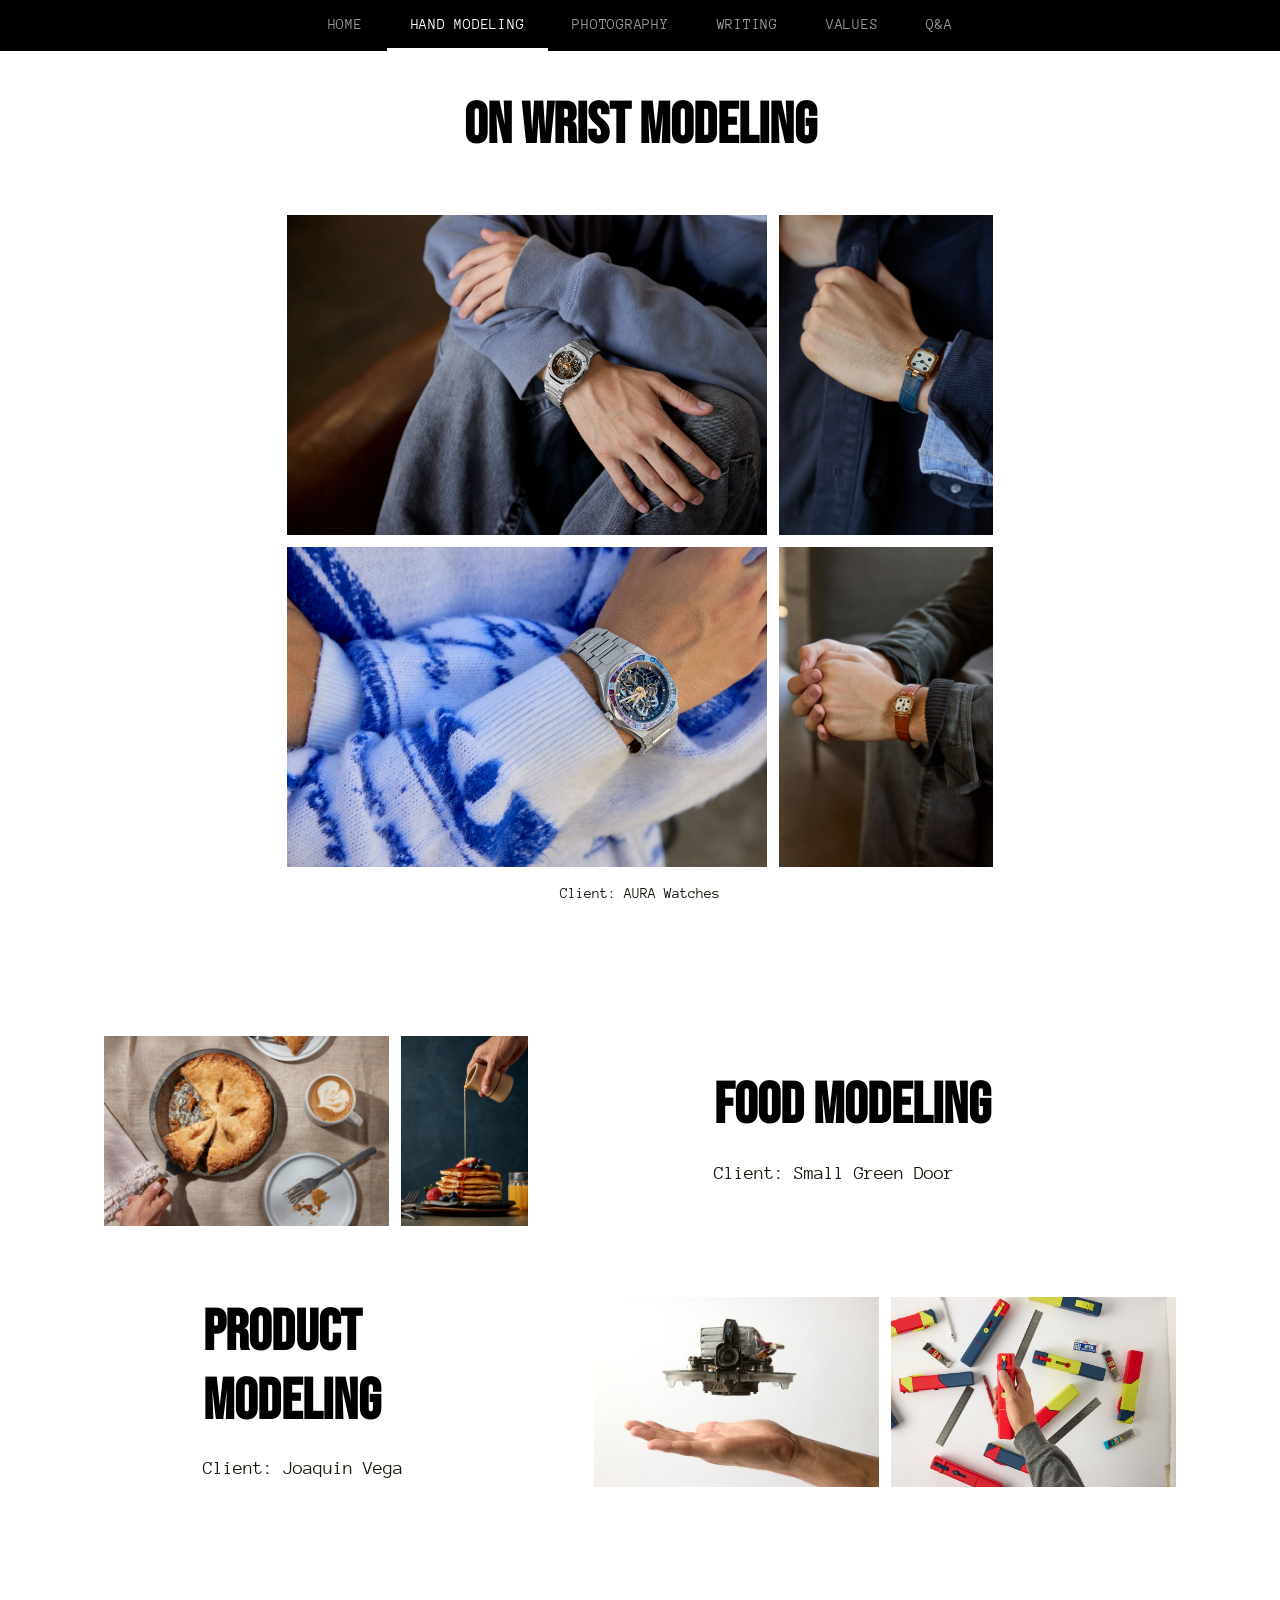
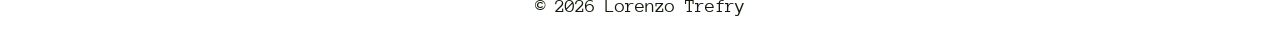
==== hand-modeling.html @ 0eebbd9a "Add Home link to nav" ====
<!DOCTYPE html>
<html lang="en">
<head>
<meta charset="UTF-8">
<meta name="viewport" content="width=device-width, initial-scale=1">
<title>Lorenzo Trefry | Hand Modeling</title>
<link rel="preconnect" href="https://fonts.googleapis.com">
<link rel="preconnect" href="https://fonts.gstatic.com" crossorigin>
<link href="https://fonts.googleapis.com/css2?family=Bebas+Neue&family=Anonymous+Pro:wght@400;700&display=swap" rel="stylesheet">
<link rel="stylesheet" href="style.css">
</head>
<body>

  <nav class="site-nav">
    <a href="index.html">Home</a>
    <a href="hand-modeling.html" class="active">Hand Modeling</a>
    <a href="photography.html">Photography</a>
    <a href="writing.html">Writing</a>
    <a href="values.html">Values</a>
    <a href="qa.html">Q&amp;A</a>
  </nav>

  <main>
    <!-- On Wrist Modeling -->
    <section class="single-column">
      <div class="content-container text-center">
        <h2>On Wrist Modeling</h2>
      </div>
    </section>

    <section class="photo-grid-section">
      <div class="content-container">
        <figure class="photo-grid">
          <div class="photo-group">
            <div class="photo-tile"><img src="wrist-1.jpg" alt=""></div>
            <div class="photo-tile"><img src="wrist-2.jpg" alt=""></div>
          </div>
          <div class="photo-group">
            <div class="photo-tile"><img src="wrist-3.jpg" alt=""></div>
            <div class="photo-tile"><img src="wrist-4.jpg" alt=""></div>
          </div>
          <figcaption>Client: AURA Watches</figcaption>
        </figure>
      </div>
    </section>

    <!-- Food Modeling -->
    <section class="split-section image-on-left compact">
      <div class="split-image two-up">
        <img src="food-bg.jpg" alt="Food modeling">
        <img src="food-full.jpg" alt="Pancake stack">
      </div>
      <div class="content-container">
        <h2>FOOD Modeling</h2>
        <p>Client: Small Green Door</p>
      </div>
    </section>

    <!-- Product Modeling -->
    <section class="split-section image-on-right compact">
      <div class="split-image two-up">
        <img src="product-bg.jpg" alt="Product modeling">
        <img src="product-full.jpg" alt="Product shot">
      </div>
      <div class="content-container">
        <h2>Product Modeling</h2>
        <p>Client: Joaquin Vega</p>
      </div>
    </section>
  </main>

  <footer>
    <p>&copy; <span id="year"></span> Lorenzo Trefry</p>
  </footer>

  <script>
    document.getElementById('year').textContent = new Date().getFullYear();
  </script>
</body>
</html>
---- style.css ----
/* ---------------------------------------------------------
   Lorenzo Trefry Portfolio
   Fonts: Bebas Neue (display) + Anonymous Pro (body)
--------------------------------------------------------- */

:root {
  --dark: #484848;
  --text-dark: #111a0b;
  --link-blue: #529fc6;
  --link-blue-hover: #013854;
}

* { box-sizing: border-box; }

html, body {
  margin: 0;
  padding: 0;
  background: #fff;
  color: var(--text-dark);
}

body {
  font-family: 'Anonymous Pro', monospace;
}

img { max-width: 100%; display: block; }

/* ---------- Hero ---------- */

.title-section {
  position: relative;
  min-height: 70vh;
  background-color: var(--dark);
  display: flex;
  align-items: center;
  justify-content: center;
  text-align: center;
  padding: 64px 5%;
  overflow: hidden;
}

.title-bg {
  position: absolute;
  inset: 0;
  z-index: 0;
  width: 100%;
  height: 100%;
  object-fit: cover;
  object-position: 50% 50%;
}

.title-section::before {
  content: "";
  position: absolute;
  inset: 0;
  z-index: 1;
  background: linear-gradient(0deg,
    rgba(0,0,0,0) 0%,
    rgba(0,0,0,0.25) 25%,
    rgba(0,0,0,0.50) 50%,
    rgba(0,0,0,0.25) 75%,
    rgba(0,0,0,0) 100%);
}

.title-header {
  position: relative;
  z-index: 2;
  max-width: 700px;
}

.title {
  margin: 0;
  color: #fff;
  font-family: 'Bebas Neue', sans-serif;
  font-size: 88px;
  font-weight: normal;
  line-height: 1.2;
  text-shadow: 0 2px 2px rgba(0,0,0,0.25);
}

.subtitle {
  margin-top: 1rem;
  color: #fff;
  font-family: 'Anonymous Pro', monospace;
  font-size: 21px;
  font-weight: 300;
  line-height: 1.8;
  text-shadow: 0 2px 2px rgba(0,0,0,0.25);
}

@media (max-width: 767px) {
  .title-section { padding: 32px 5%; }
  .title { font-size: 47px; }
  .subtitle { font-size: 17px; }
}

/* ---------- Site nav ---------- */

.site-nav {
  display: flex;
  flex-wrap: wrap;
  justify-content: center;
  background: #000;
}

nav.site-nav a {
  padding: 16px 24px;
  font-family: 'Anonymous Pro', monospace;
  font-size: 15px;
  letter-spacing: 0.05em;
  text-transform: uppercase;
  color: #999;
  text-decoration: none;
  border-bottom: 3px solid transparent;
  transition: color .15s ease, border-color .15s ease;
}

nav.site-nav a:hover {
  color: #fff;
}

nav.site-nav a.active {
  color: #fff;
  border-bottom-color: #fff;
}

@media (max-width: 767px) {
  nav.site-nav a { padding: 12px 14px; font-size: 13px; }
}

/* ---------- Placeholder pages ---------- */

.placeholder-section {
  display: flex;
  align-items: center;
  justify-content: center;
  min-height: 45vh;
  text-align: center;
}

.placeholder-section p {
  margin-top: 0.75em;
  color: #888;
}

/* ---------- Shared content container ---------- */

.content-container {
  max-width: 60%;
  margin: 0 auto;
  padding-top: 2.5rem;
  padding-bottom: 2.5rem;
}

.single-column .content-container,
.photo-grid-section .content-container {
  max-width: 60%;
}

.text-center {
  text-align: center;
}

.text-center h2 {
  text-align: center;
}


h2 {
  font-family: 'Bebas Neue', sans-serif;
  font-size: 58px;
  font-weight: bold;
  line-height: 1.2;
  color: #000;
  margin: 0 0 0.25em;
  text-align: left;
}

h3 {
  font-family: 'Bebas Neue', sans-serif;
  font-size: 35px;
  font-weight: normal;
  line-height: 1.3;
  color: #000;
  margin: 1.5em 0 0.25em;
  text-align: left;
}

.content-container > h3:first-child {
  margin-top: 0;
}

p {
  font-family: 'Anonymous Pro', monospace;
  font-size: 19px;
  line-height: 1.8;
  color: var(--text-dark);
  margin: 0;
}

@media (max-width: 767px) {
  .content-container,
  .single-column .content-container,
  .photo-grid-section .content-container,
  .single-column.full-image .content-container {
    max-width: 90%;
  }
  h2 { font-size: 35px; }
  h3 { font-size: 26px; }
  p { font-size: 17px; }
}

/* ---------- Photo grid ---------- */

.photo-grid-section {
  padding-bottom: 2.5rem;
}

.photo-grid-section .content-container {
  padding-top: 0;
}

.photo-grid {
  margin: 0;
  padding: 0;
}

.photo-group {
  display: flex;
  align-items: center;
  justify-content: center;
  flex-wrap: wrap;
  gap: 12px;
  height: 320px;
  margin-bottom: 12px;
}

.photo-tile {
  height: 100%;
}

.photo-tile img {
  height: 100%;
  width: auto;
  max-width: 100%;
}

@media (max-width: 767px) {
  .photo-group { height: 200px; }
}

figcaption {
  margin-top: 0.5em;
  font-family: 'Anonymous Pro', monospace;
  font-size: 15px;
  line-height: 1.9;
  text-align: center;
  color: var(--text-dark);
}

/* ---------- Split (image + text) sections ---------- */

.split-section {
  display: flex;
  flex-wrap: wrap;
  align-items: center;
  justify-content: center;
  gap: 40px;
  max-width: 1200px;
  margin: 3rem auto;
  padding: 0 6%;
}

.split-section.image-on-right {
  flex-direction: row-reverse;
}

.split-image {
  flex: 0 1 auto;
  min-width: 0;
  height: 480px;
  background: transparent;
  display: flex;
  align-items: center;
  justify-content: center;
  overflow: hidden;
}

.split-image img {
  height: 100%;
  width: auto;
  max-width: 100%;
}

.split-image.two-up {
  flex: 0 1 auto;
  min-width: 0;
  height: 190px;
  max-height: none;
  background: transparent;
  overflow: visible;
  gap: 12px;
}

.split-image.two-up img {
  flex: 0 0 auto;
  height: 100%;
  width: auto;
  max-width: none;
}

.split-section .content-container {
  flex: 1 1 40%;
  max-width: 460px;
  padding: 2.5rem;
  margin: 0 auto;
}

.split-section.compact {
  gap: 8px;
  padding: 0 5%;
}

.split-section.compact .content-container {
  flex: 0 1 300px;
  max-width: 300px;
  padding: 1.5rem 0.5rem;
}

@media (max-width: 767px) {
  .split-section,
  .split-section.image-on-right {
    flex-direction: column;
  }
  .split-image { height: 320px; width: 100%; }
  .split-image.two-up {
    height: 180px;
    width: auto;
    max-width: 100%;
    justify-content: center;
  }
  .split-section .content-container {
    max-width: 90%;
  }
}

/* ---------- Buttons & links ---------- */

.link-button {
  display: inline-block;
  margin-top: 1.5rem;
  padding: 9px 17px 5px;
  border-radius: 0.2em;
  background: #000;
  color: #fff;
  font-family: 'Anonymous Pro', monospace;
  font-size: 17px;
  text-decoration: none;
  text-align: center;
  transition: color .15s linear, background-color .15s ease-in-out;
}

.link-button:hover {
  background: #262626;
}

a:not(.link-button) {
  color: var(--link-blue);
  text-decoration: underline;
  transition: color .15s linear;
}

a:not(.link-button):hover {
  color: var(--link-blue-hover);
}

/* ---------- Footer ---------- */

footer {
  text-align: center;
  padding: 2rem 5%;
  font-family: 'Anonymous Pro', monospace;
  font-size: 14px;
  color: #666;
}
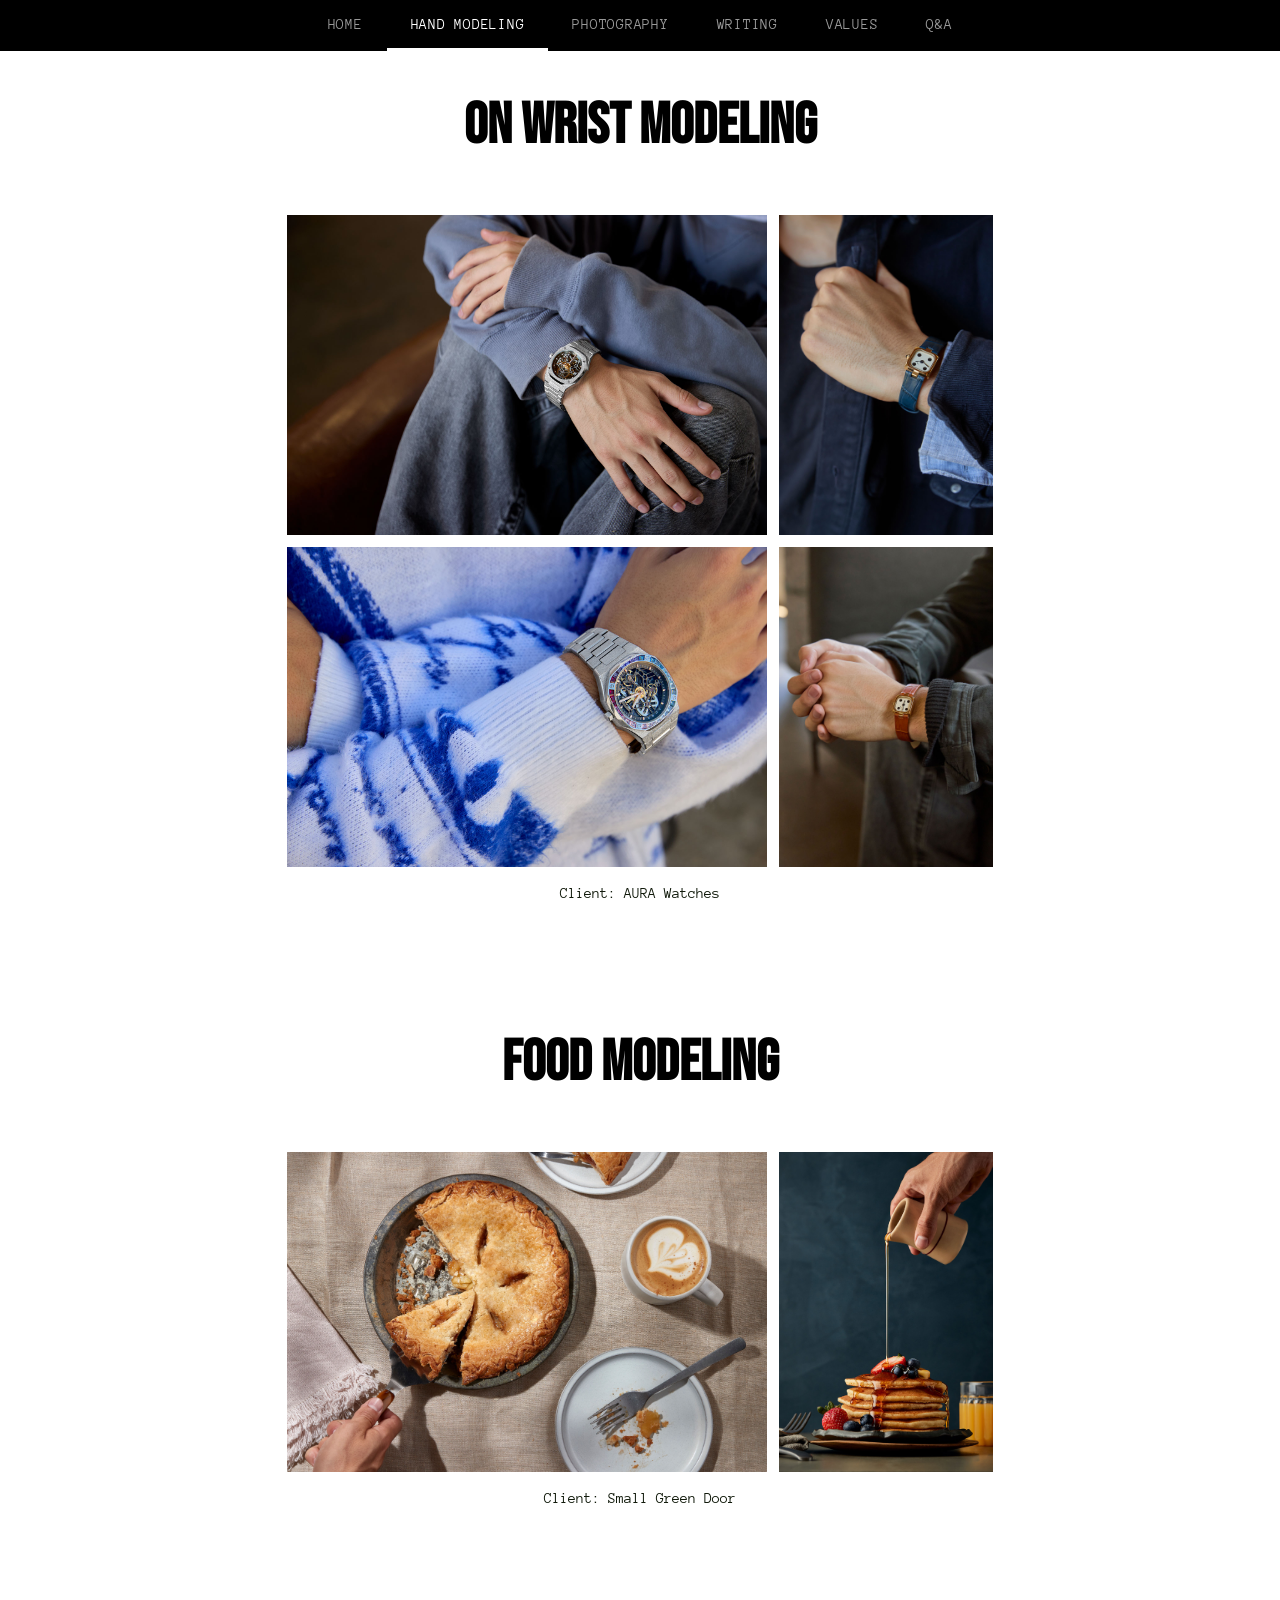
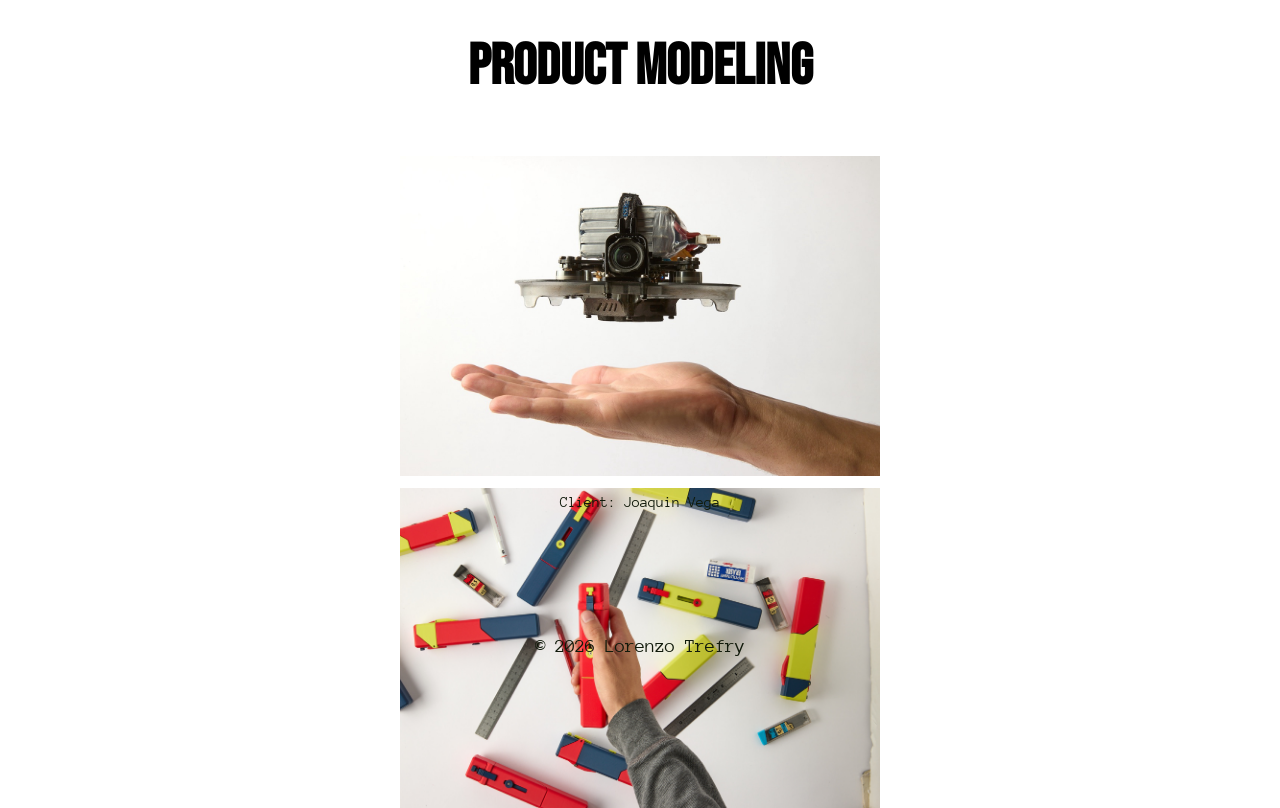
==== commit 4196e1da: "Match Food/Product Modeling layout to On Wrist Modeling; fix mobile spacing on Writing/Values pages" ====
--- a/hand-modeling.html
+++ b/hand-modeling.html
@@ -31,11 +31,11 @@
     <section class="photo-grid-section">
       <div class="content-container">
         <figure class="photo-grid">
-          <div class="photo-group">
+          <div class="photo-group photo-group-mobile-stack">
             <div class="photo-tile"><img src="wrist-1.jpg" alt=""></div>
             <div class="photo-tile"><img src="wrist-2.jpg" alt=""></div>
           </div>
-          <div class="photo-group">
+          <div class="photo-group photo-group-mobile-stack">
             <div class="photo-tile"><img src="wrist-3.jpg" alt=""></div>
             <div class="photo-tile"><img src="wrist-4.jpg" alt=""></div>
           </div>
@@ -45,26 +45,40 @@
     </section>
 
     <!-- Food Modeling -->
-    <section class="split-section image-on-left compact">
-      <div class="split-image two-up">
-        <img src="food-bg.jpg" alt="Food modeling">
-        <img src="food-full.jpg" alt="Pancake stack">
+    <section class="single-column">
+      <div class="content-container text-center">
+        <h2>FOOD Modeling</h2>
       </div>
+    </section>
+
+    <section class="photo-grid-section">
       <div class="content-container">
-        <h2>FOOD Modeling</h2>
-        <p>Client: Small Green Door</p>
+        <figure class="photo-grid">
+          <div class="photo-group photo-group-mobile-stack">
+            <div class="photo-tile"><img src="food-bg.jpg" alt="Food modeling"></div>
+            <div class="photo-tile"><img src="food-full.jpg" alt="Pancake stack"></div>
+          </div>
+          <figcaption>Client: Small Green Door</figcaption>
+        </figure>
       </div>
     </section>
 
     <!-- Product Modeling -->
-    <section class="split-section image-on-right compact">
-      <div class="split-image two-up">
-        <img src="product-bg.jpg" alt="Product modeling">
-        <img src="product-full.jpg" alt="Product shot">
+    <section class="single-column">
+      <div class="content-container text-center">
+        <h2>Product Modeling</h2>
       </div>
+    </section>
+
+    <section class="photo-grid-section">
       <div class="content-container">
-        <h2>Product Modeling</h2>
-        <p>Client: Joaquin Vega</p>
+        <figure class="photo-grid">
+          <div class="photo-group photo-group-mobile-stack">
+            <div class="photo-tile"><img src="product-bg.jpg" alt="Product modeling"></div>
+            <div class="photo-tile"><img src="product-full.jpg" alt="Product shot"></div>
+          </div>
+          <figcaption>Client: Joaquin Vega</figcaption>
+        </figure>
       </div>
     </section>
   </main>
--- a/style.css
+++ b/style.css
@@ -29,7 +29,7 @@
 
 .title-section {
   position: relative;
-  min-height: 70vh;
+  min-height: 100vh;
   background-color: var(--dark);
   display: flex;
   align-items: center;
@@ -143,6 +143,265 @@
   color: #888;
 }
 
+/* ---------- Writing list ---------- */
+
+.writing-list {
+  padding: 2.5rem 0 4rem;
+}
+
+.writing-list .content-container {
+  max-width: 640px;
+}
+
+.writing-item {
+  padding: 2rem 0;
+  border-bottom: 1px solid #eee;
+}
+
+.writing-item:first-child {
+  padding-top: 0;
+}
+
+.writing-item:first-child h3 {
+  margin-top: 0;
+}
+
+.writing-item:last-child {
+  border-bottom: none;
+}
+
+.writing-item p {
+  margin-top: 0.5em;
+  color: #444;
+}
+
+.writing-item .link-button {
+  margin-top: 1.25rem;
+}
+
+.writing-more {
+  margin-top: 0.75rem;
+}
+
+.writing-more summary {
+  cursor: pointer;
+  font-family: 'Anonymous Pro', monospace;
+  font-size: 15px;
+  color: #b8901f;
+  text-decoration: underline;
+  list-style: none;
+}
+
+.writing-more summary::-webkit-details-marker {
+  display: none;
+}
+
+.writing-more summary:hover {
+  color: #8a6c17;
+}
+
+.writing-more[open] summary {
+  margin-bottom: 0.5rem;
+}
+
+.writing-more p {
+  margin-top: 0;
+  color: #444;
+}
+
+/* ---------- Values tabs ---------- */
+
+.values-section {
+  padding: 1rem 0 4rem;
+}
+
+.values-section .content-container {
+  max-width: 720px;
+}
+
+.values-tabs {
+  display: flex;
+  flex-wrap: wrap;
+  justify-content: center;
+  gap: 0.5rem 1.5rem;
+  border-bottom: 1px solid #eee;
+  padding-bottom: 1.5rem;
+}
+
+.values-tab {
+  background: none;
+  border: none;
+  padding: 0.4rem 0;
+  border-bottom: 2px solid transparent;
+  font-family: 'Anonymous Pro', monospace;
+  font-size: 15px;
+  letter-spacing: 0.03em;
+  text-transform: uppercase;
+  color: #999;
+  cursor: pointer;
+  transition: color .15s ease, border-color .15s ease;
+}
+
+.values-tab:hover {
+  color: #000;
+}
+
+.values-tab.active {
+  color: #000;
+  border-bottom-color: #000;
+}
+
+.values-caption {
+  margin-top: 1.5rem;
+  text-align: center;
+  color: #666;
+  font-size: 16px;
+}
+
+.values-panels {
+  margin-top: 2rem;
+}
+
+.values-panel {
+  display: none;
+}
+
+.values-panel.active {
+  display: block;
+}
+
+/* ---------- Q&A form ---------- */
+
+.qa-section {
+  padding: 4rem 0;
+  min-height: 60vh;
+}
+
+.text-center h3 {
+  text-align: center;
+}
+
+/* ---------- Public FAQ list ---------- */
+
+.faq-list {
+  max-width: 640px;
+  margin: 2.5rem auto 0;
+}
+
+.faq-empty {
+  text-align: center;
+  color: #888;
+}
+
+.faq-item {
+  padding: 1.25rem 0;
+  border-bottom: 1px solid #eee;
+}
+
+.faq-item:first-child {
+  border-top: 1px solid #eee;
+}
+
+.faq-question {
+  font-family: 'Anonymous Pro', monospace;
+  font-weight: 700;
+  color: var(--text-dark);
+}
+
+.faq-answer {
+  margin-top: 0.5em;
+  color: #444;
+}
+
+/* ---------- Ask a question ---------- */
+
+.qa-ask {
+  max-width: 640px;
+  margin: 3.5rem auto 0;
+  padding-top: 2.5rem;
+  border-top: 1px solid #eee;
+}
+
+.qa-ask p {
+  margin-top: 0.5em;
+  color: #666;
+}
+
+.qa-form {
+  margin: 2rem auto 0;
+  max-width: 480px;
+  text-align: left;
+  display: flex;
+  flex-direction: column;
+  gap: 0.5rem;
+}
+
+.qa-honeypot {
+  display: none;
+}
+
+.qa-form label {
+  font-family: 'Anonymous Pro', monospace;
+  font-size: 14px;
+  color: #666;
+  margin-top: 1rem;
+}
+
+.qa-optional {
+  color: #999;
+}
+
+.qa-form input[type="text"],
+.qa-form textarea {
+  font-family: 'Anonymous Pro', monospace;
+  font-size: 16px;
+  color: var(--text-dark);
+  border: 1px solid #ccc;
+  border-radius: 4px;
+  padding: 10px 12px;
+  resize: vertical;
+}
+
+.qa-form input[type="text"]:focus,
+.qa-form textarea:focus {
+  outline: none;
+  border-color: #000;
+}
+
+.qa-disclosure {
+  margin-top: 0.75rem;
+  font-size: 13px;
+  color: #888;
+}
+
+.qa-submit {
+  align-self: center;
+  margin-top: 1.5rem;
+  border: none;
+  cursor: pointer;
+  font-size: 17px;
+}
+
+.qa-submit:disabled {
+  opacity: 0.6;
+  cursor: default;
+}
+
+.qa-status {
+  margin-top: 1rem;
+  min-height: 1.2em;
+  text-align: center;
+  font-size: 15px;
+}
+
+.qa-status.success {
+  color: #1a7a3c;
+}
+
+.qa-status.error {
+  color: #b3261e;
+}
+
 /* ---------- Shared content container ---------- */
 
 .content-container {
@@ -202,7 +461,9 @@
   .content-container,
   .single-column .content-container,
   .photo-grid-section .content-container,
-  .single-column.full-image .content-container {
+  .single-column.full-image .content-container,
+  .writing-list .content-container,
+  .values-section .content-container {
     max-width: 90%;
   }
   h2 { font-size: 35px; }
@@ -235,6 +496,10 @@
   margin-bottom: 12px;
 }
 
+.photo-group-small {
+  height: 190px;
+}
+
 .photo-tile {
   height: 100%;
 }
@@ -247,6 +512,45 @@
 
 @media (max-width: 767px) {
   .photo-group { height: 200px; }
+  .photo-group-small { height: 120px; }
+
+  .photo-group-mobile-stack {
+    height: auto;
+    flex-direction: column;
+  }
+  .photo-group-mobile-stack .photo-tile {
+    height: auto;
+    width: 100%;
+  }
+  .photo-group-mobile-stack .photo-tile img {
+    height: auto;
+    width: auto;
+    max-width: 100%;
+    margin: 0 auto;
+  }
+}
+
+.photo-row {
+  display: flex;
+  align-items: center;
+  justify-content: center;
+  flex-wrap: wrap;
+  gap: 10px;
+  height: 110px;
+}
+
+.photo-row .photo-tile img {
+  height: 100%;
+  width: auto;
+  max-width: 100%;
+}
+
+.content-container.wide {
+  max-width: 1100px;
+}
+
+@media (max-width: 767px) {
+  .photo-row { height: 75px; }
 }
 
 figcaption {
@@ -256,6 +560,88 @@
   line-height: 1.9;
   text-align: center;
   color: var(--text-dark);
+}
+
+/* ---------- Home highlights ---------- */
+
+.home-highlights {
+  display: flex;
+  flex-wrap: wrap;
+  align-items: flex-start;
+  justify-content: center;
+  gap: 40px;
+  max-width: 900px;
+  margin: 0 auto;
+  padding: 4rem 6% 3rem;
+}
+
+.home-highlight {
+  display: flex;
+  flex-direction: column;
+  align-items: center;
+  text-align: center;
+  flex: 1 1 320px;
+  max-width: 400px;
+}
+
+.home-highlight-photo {
+  display: block;
+  text-decoration: none;
+  transition: opacity .15s ease;
+}
+
+.home-highlight-photo:hover {
+  opacity: 0.85;
+}
+
+.home-highlight img {
+  height: 260px;
+  width: auto;
+  max-width: 100%;
+}
+
+.home-highlight-title {
+  display: block;
+  margin-top: 1rem;
+  font-family: 'Bebas Neue', sans-serif;
+  font-size: 28px;
+  line-height: 1.3;
+  text-align: center;
+  color: #000;
+}
+
+@media (max-width: 767px) {
+  .home-highlights { padding: 2.5rem 5% 1.5rem; gap: 2.5rem; }
+  .home-highlight img { height: 220px; }
+}
+
+.home-cards {
+  display: flex;
+  flex-wrap: wrap;
+  justify-content: center;
+  gap: 40px;
+  max-width: 900px;
+  margin: 0 auto;
+  padding: 2rem 6% 3.5rem;
+}
+
+.home-card {
+  flex: 1 1 320px;
+  max-width: 400px;
+  text-align: center;
+}
+
+.home-card h3 {
+  text-align: center;
+  margin-top: 0;
+}
+
+.home-card p {
+  color: #444;
+}
+
+@media (max-width: 767px) {
+  .home-cards { padding: 1.5rem 5% 2.5rem; gap: 2.5rem; }
 }
 
 /* ---------- Split (image + text) sections ---------- */
@@ -334,10 +720,17 @@
   }
   .split-image { height: 320px; width: 100%; }
   .split-image.two-up {
-    height: 180px;
+    flex-direction: column;
+    height: auto;
+    width: 100%;
+    max-width: 100%;
+    justify-content: center;
+  }
+  .split-image.two-up img {
+    height: auto;
     width: auto;
     max-width: 100%;
-    justify-content: center;
+    margin: 0 auto;
   }
   .split-section .content-container {
     max-width: 90%;
@@ -374,6 +767,27 @@
   color: var(--link-blue-hover);
 }
 
+/* ---------- Social links ---------- */
+
+.social-links {
+  display: flex;
+  flex-wrap: wrap;
+  gap: 1.25rem;
+  margin-top: 0.75rem;
+}
+
+.social-links a {
+  font-family: 'Anonymous Pro', monospace;
+  font-size: 14px;
+  color: #999;
+  text-decoration: none;
+}
+
+.social-links a:hover {
+  color: #666;
+  text-decoration: underline;
+}
+
 /* ---------- Footer ---------- */
 
 footer {
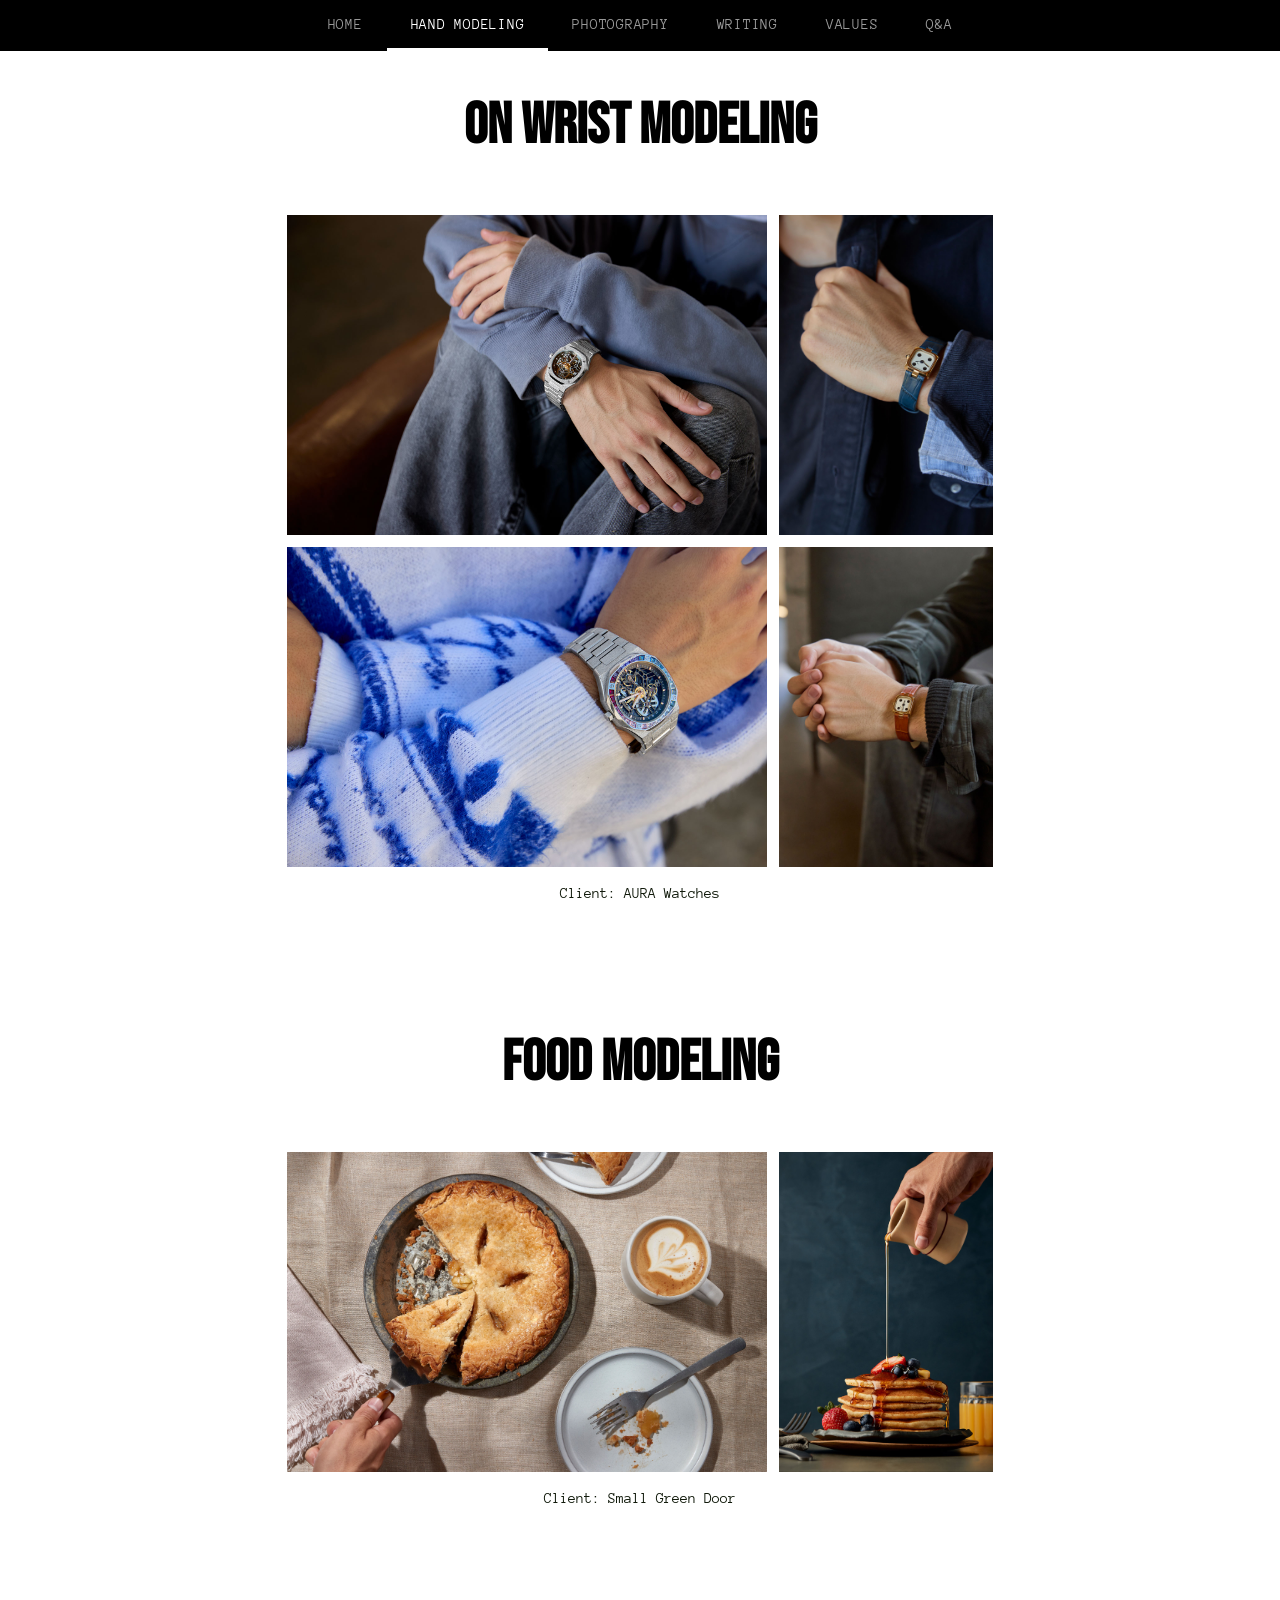
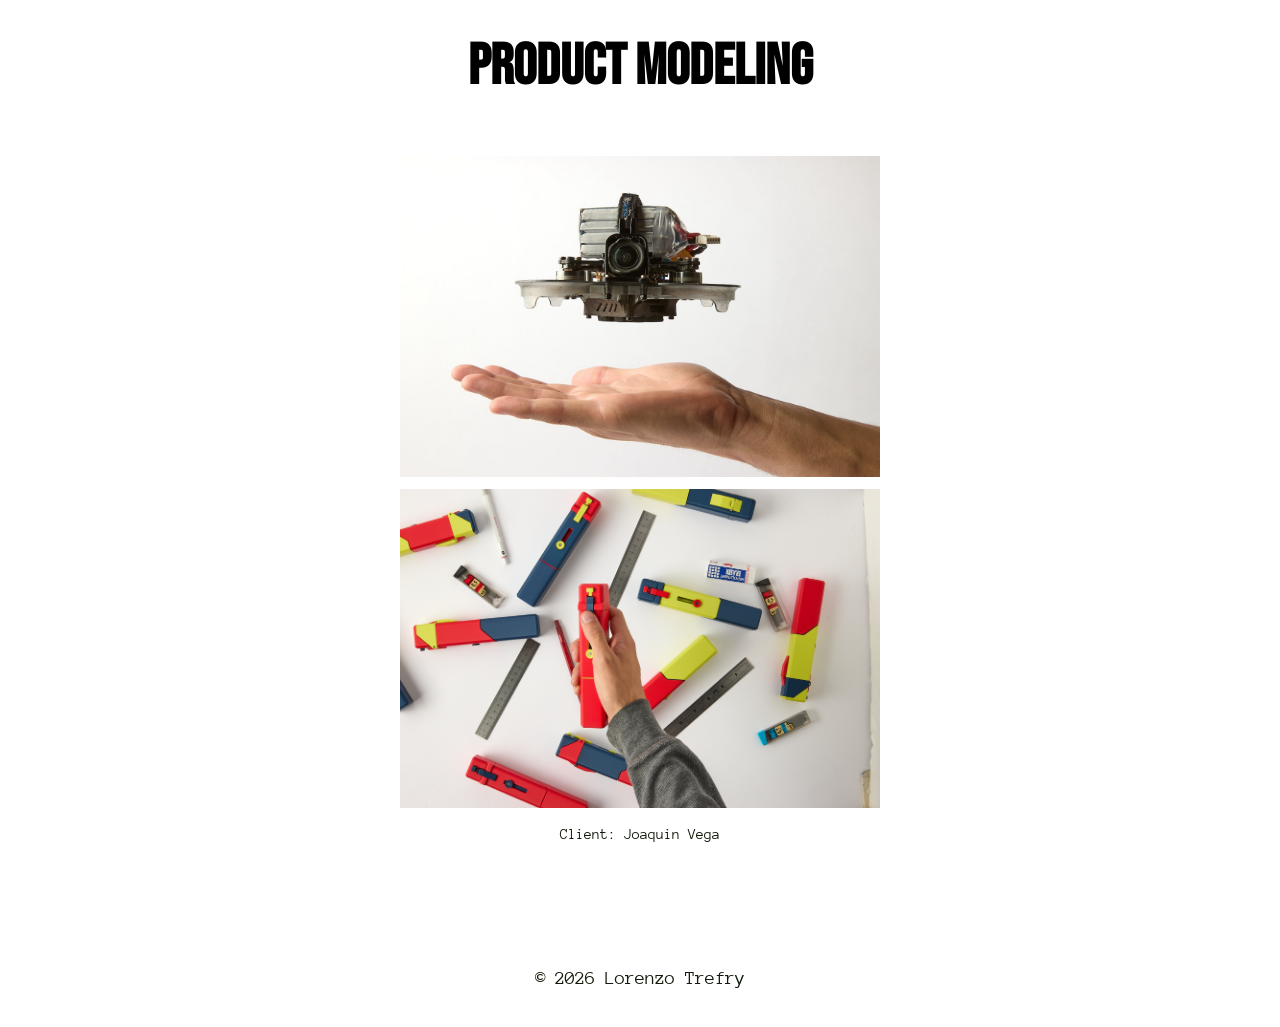
==== commit 5df3dc33: "Fix Product Modeling caption/footer overlap on desktop Two landscape photos in one row could exceed " ====
--- a/hand-modeling.html
+++ b/hand-modeling.html
@@ -70,7 +70,7 @@
       </div>
     </section>
 
-    <section class="photo-grid-section">
+    <section class="photo-grid-section photo-grid-section--stack">
       <div class="content-container">
         <figure class="photo-grid">
           <div class="photo-group photo-group-mobile-stack">
--- a/style.css
+++ b/style.css
@@ -508,6 +508,22 @@
   height: 100%;
   width: auto;
   max-width: 100%;
+}
+
+.photo-grid-section--stack .photo-group {
+  height: auto;
+  flex-direction: column;
+}
+
+.photo-grid-section--stack .photo-tile {
+  height: auto;
+  width: 100%;
+  max-width: 480px;
+}
+
+.photo-grid-section--stack .photo-tile img {
+  height: auto;
+  width: 100%;
 }
 
 @media (max-width: 767px) {
@@ -569,7 +585,7 @@
   flex-wrap: wrap;
   align-items: flex-start;
   justify-content: center;
-  gap: 40px;
+  gap: 60px;
   max-width: 900px;
   margin: 0 auto;
   padding: 4rem 6% 3rem;
@@ -585,44 +601,53 @@
 }
 
 .home-highlight-photo {
+  position: relative;
   display: block;
+  width: 100%;
+  aspect-ratio: 3 / 2;
+  overflow: hidden;
   text-decoration: none;
-  transition: opacity .15s ease;
-}
-
-.home-highlight-photo:hover {
-  opacity: 0.85;
-}
-
-.home-highlight img {
-  height: 260px;
-  width: auto;
-  max-width: 100%;
+}
+
+.home-highlight-photo img {
+  width: 100%;
+  height: 100%;
+  object-fit: cover;
+  object-position: center;
+  transition: transform .15s ease;
+}
+
+.home-highlight-photo:hover img {
+  transform: scale(1.03);
 }
 
 .home-highlight-title {
   display: block;
   margin-top: 1rem;
   font-family: 'Bebas Neue', sans-serif;
-  font-size: 28px;
+  font-size: 35px;
   line-height: 1.3;
   text-align: center;
-  color: #000;
+  color: #b8901f;
+}
+
+.home-highlight .link-button {
+  margin-top: 0.5rem;
 }
 
 @media (max-width: 767px) {
-  .home-highlights { padding: 2.5rem 5% 1.5rem; gap: 2.5rem; }
-  .home-highlight img { height: 220px; }
+  .home-highlights { padding: 2.5rem 5% 1.5rem; gap: 3.5rem; }
+  .home-highlight-title { font-size: 26px; }
 }
 
 .home-cards {
   display: flex;
   flex-wrap: wrap;
   justify-content: center;
-  gap: 40px;
+  gap: 60px;
   max-width: 900px;
   margin: 0 auto;
-  padding: 2rem 6% 3.5rem;
+  padding: 2.5rem 6% 3.5rem;
 }
 
 .home-card {
@@ -634,14 +659,19 @@
 .home-card h3 {
   text-align: center;
   margin-top: 0;
+  color: #b8901f;
 }
 
 .home-card p {
   color: #444;
 }
 
+.home-card .link-button {
+  margin-top: 0.5rem;
+}
+
 @media (max-width: 767px) {
-  .home-cards { padding: 1.5rem 5% 2.5rem; gap: 2.5rem; }
+  .home-cards { padding: 1.5rem 5% 2.5rem; gap: 3.5rem; }
 }
 
 /* ---------- Split (image + text) sections ---------- */
@@ -779,12 +809,12 @@
 .social-links a {
   font-family: 'Anonymous Pro', monospace;
   font-size: 14px;
-  color: #999;
+  color: #b8901f;
   text-decoration: none;
 }
 
 .social-links a:hover {
-  color: #666;
+  color: #8a6c17;
   text-decoration: underline;
 }
 
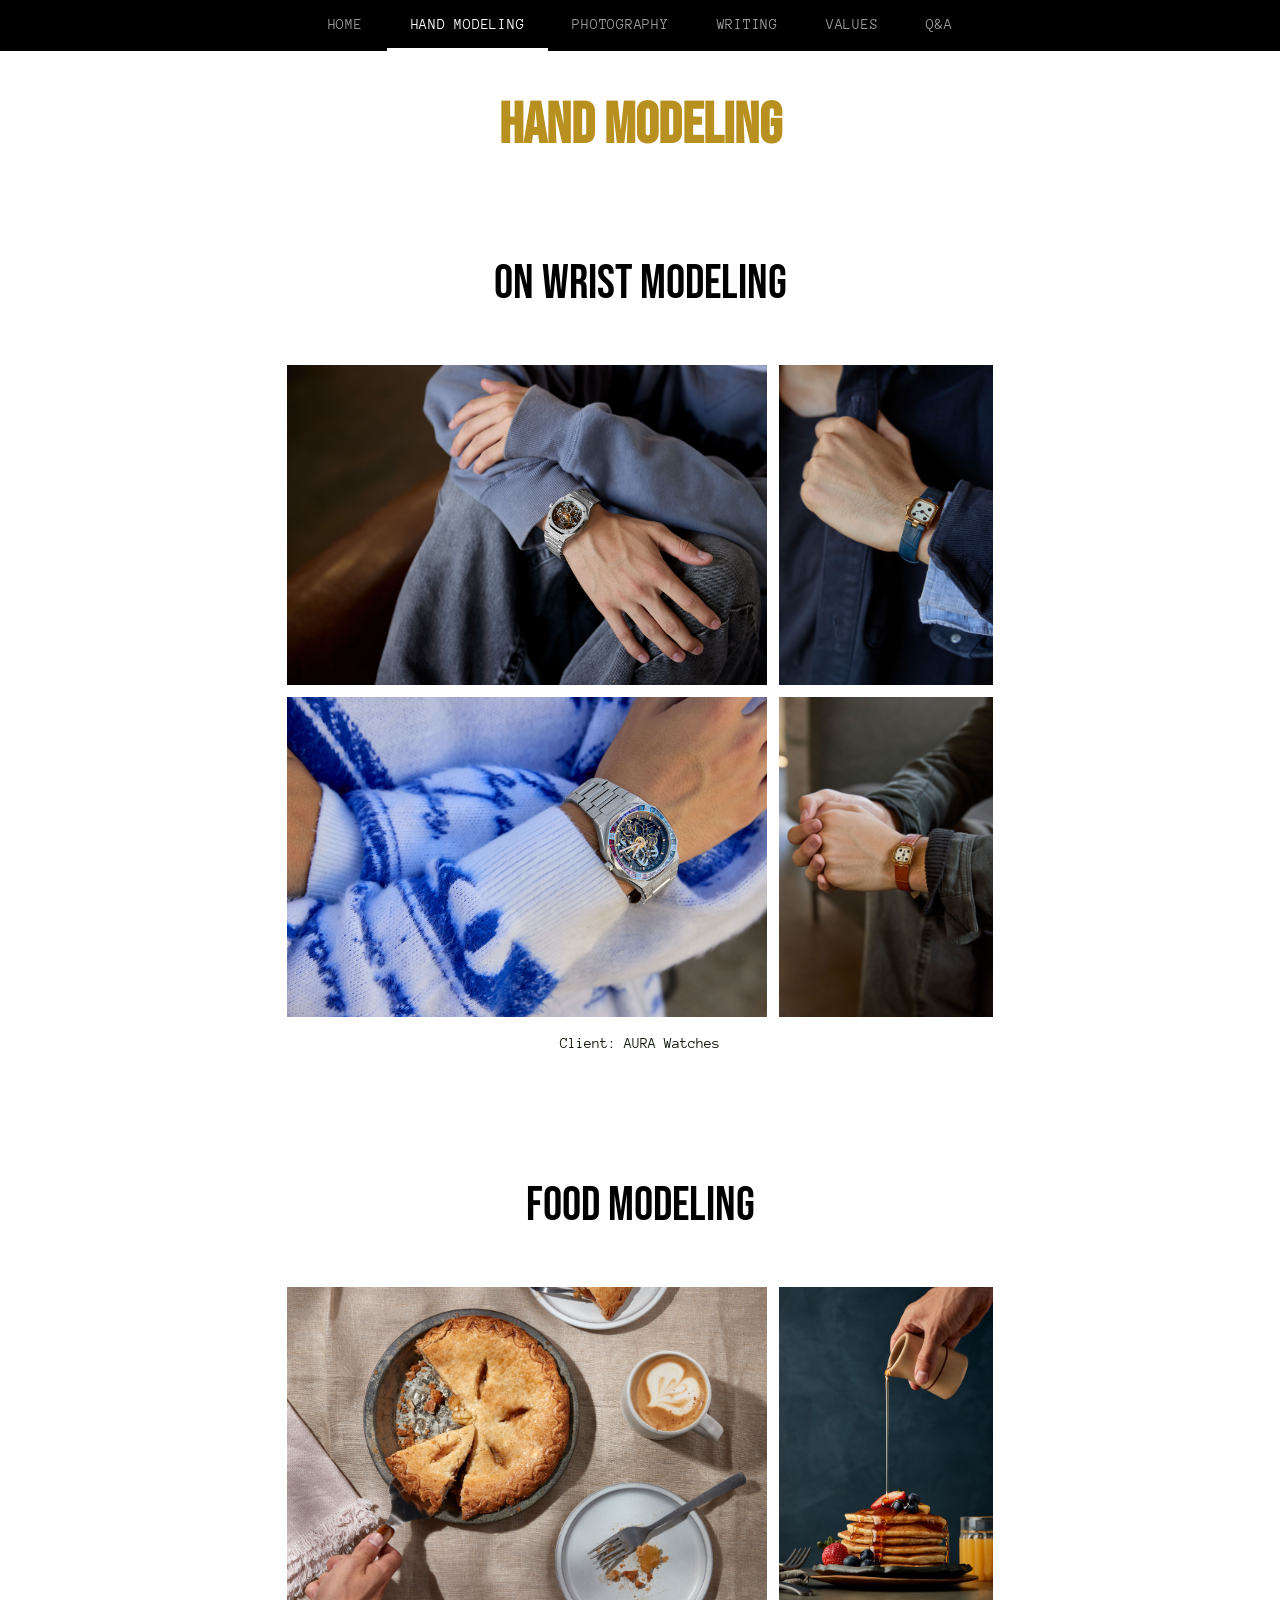
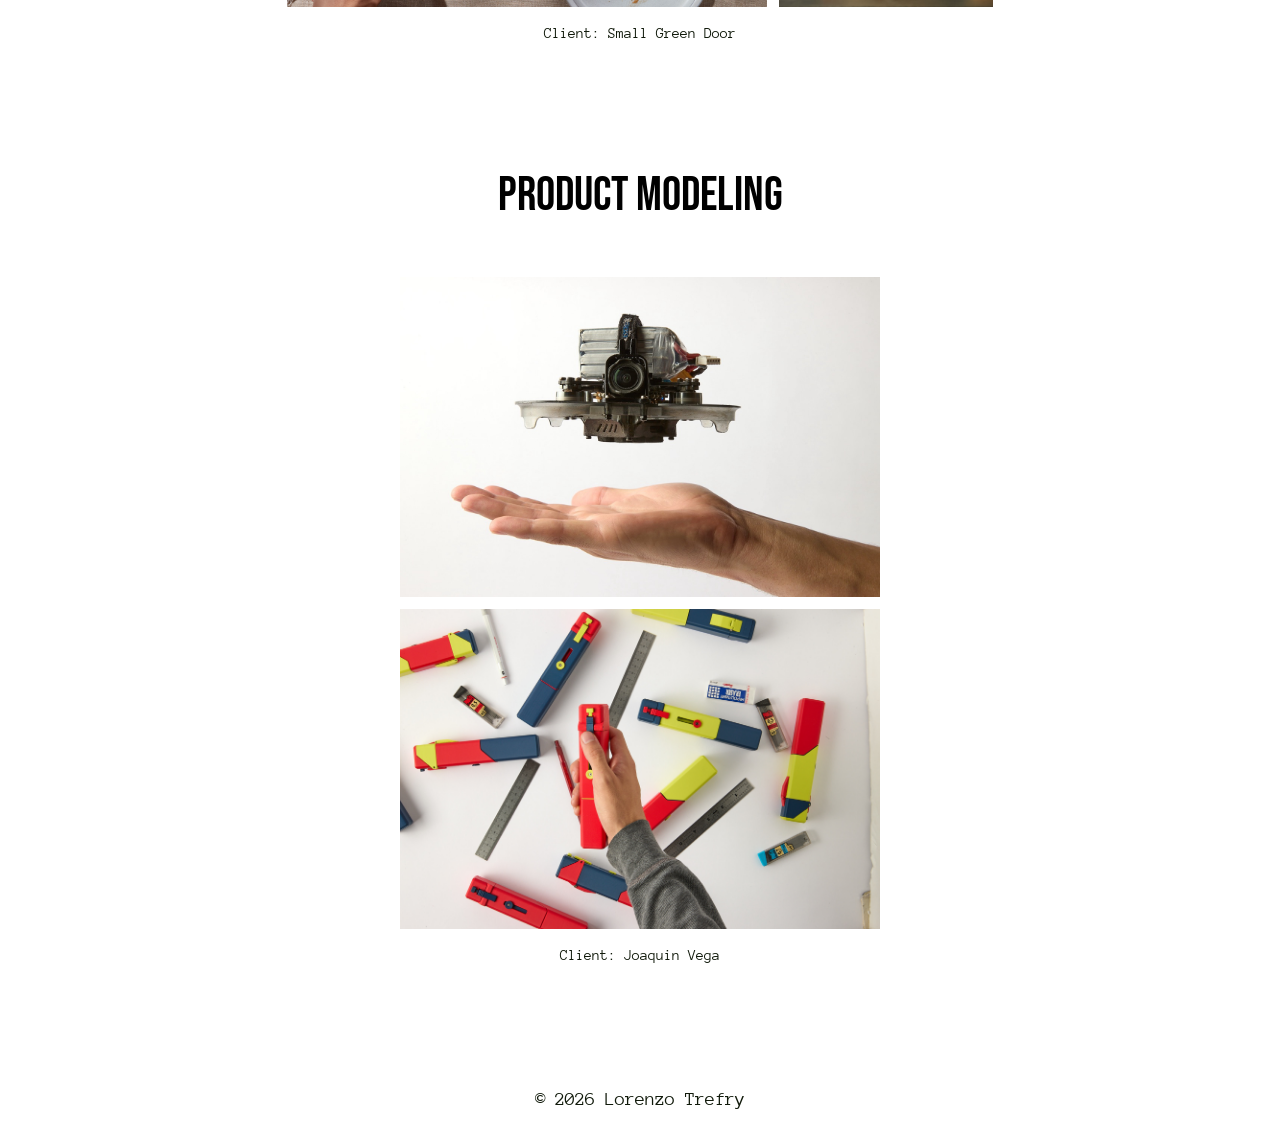
==== commit 904a976c: "Add gold page titles, shrink section headers, fix mobile edge spacing Add gold "Photography" and "Ha" ====
--- a/hand-modeling.html
+++ b/hand-modeling.html
@@ -21,6 +21,12 @@
   </nav>
 
   <main>
+    <section class="single-column">
+      <div class="content-container text-center">
+        <h2 class="page-title">Hand Modeling</h2>
+      </div>
+    </section>
+
     <!-- On Wrist Modeling -->
     <section class="single-column">
       <div class="content-container text-center">
--- a/style.css
+++ b/style.css
@@ -427,12 +427,18 @@
 
 h2 {
   font-family: 'Bebas Neue', sans-serif;
-  font-size: 58px;
-  font-weight: bold;
+  font-size: 48px;
+  font-weight: normal;
   line-height: 1.2;
   color: #000;
   margin: 0 0 0.25em;
   text-align: left;
+}
+
+h2.page-title {
+  color: #b8901f;
+  font-weight: bold;
+  font-size: 58px;
 }
 
 h3 {
@@ -463,10 +469,12 @@
   .photo-grid-section .content-container,
   .single-column.full-image .content-container,
   .writing-list .content-container,
-  .values-section .content-container {
-    max-width: 90%;
+  .values-section .content-container,
+  .content-container.wide {
+    max-width: calc(100% - 48px);
   }
-  h2 { font-size: 35px; }
+  h2 { font-size: 30px; }
+  h2.page-title { font-size: 35px; }
   h3 { font-size: 26px; }
   p { font-size: 17px; }
 }
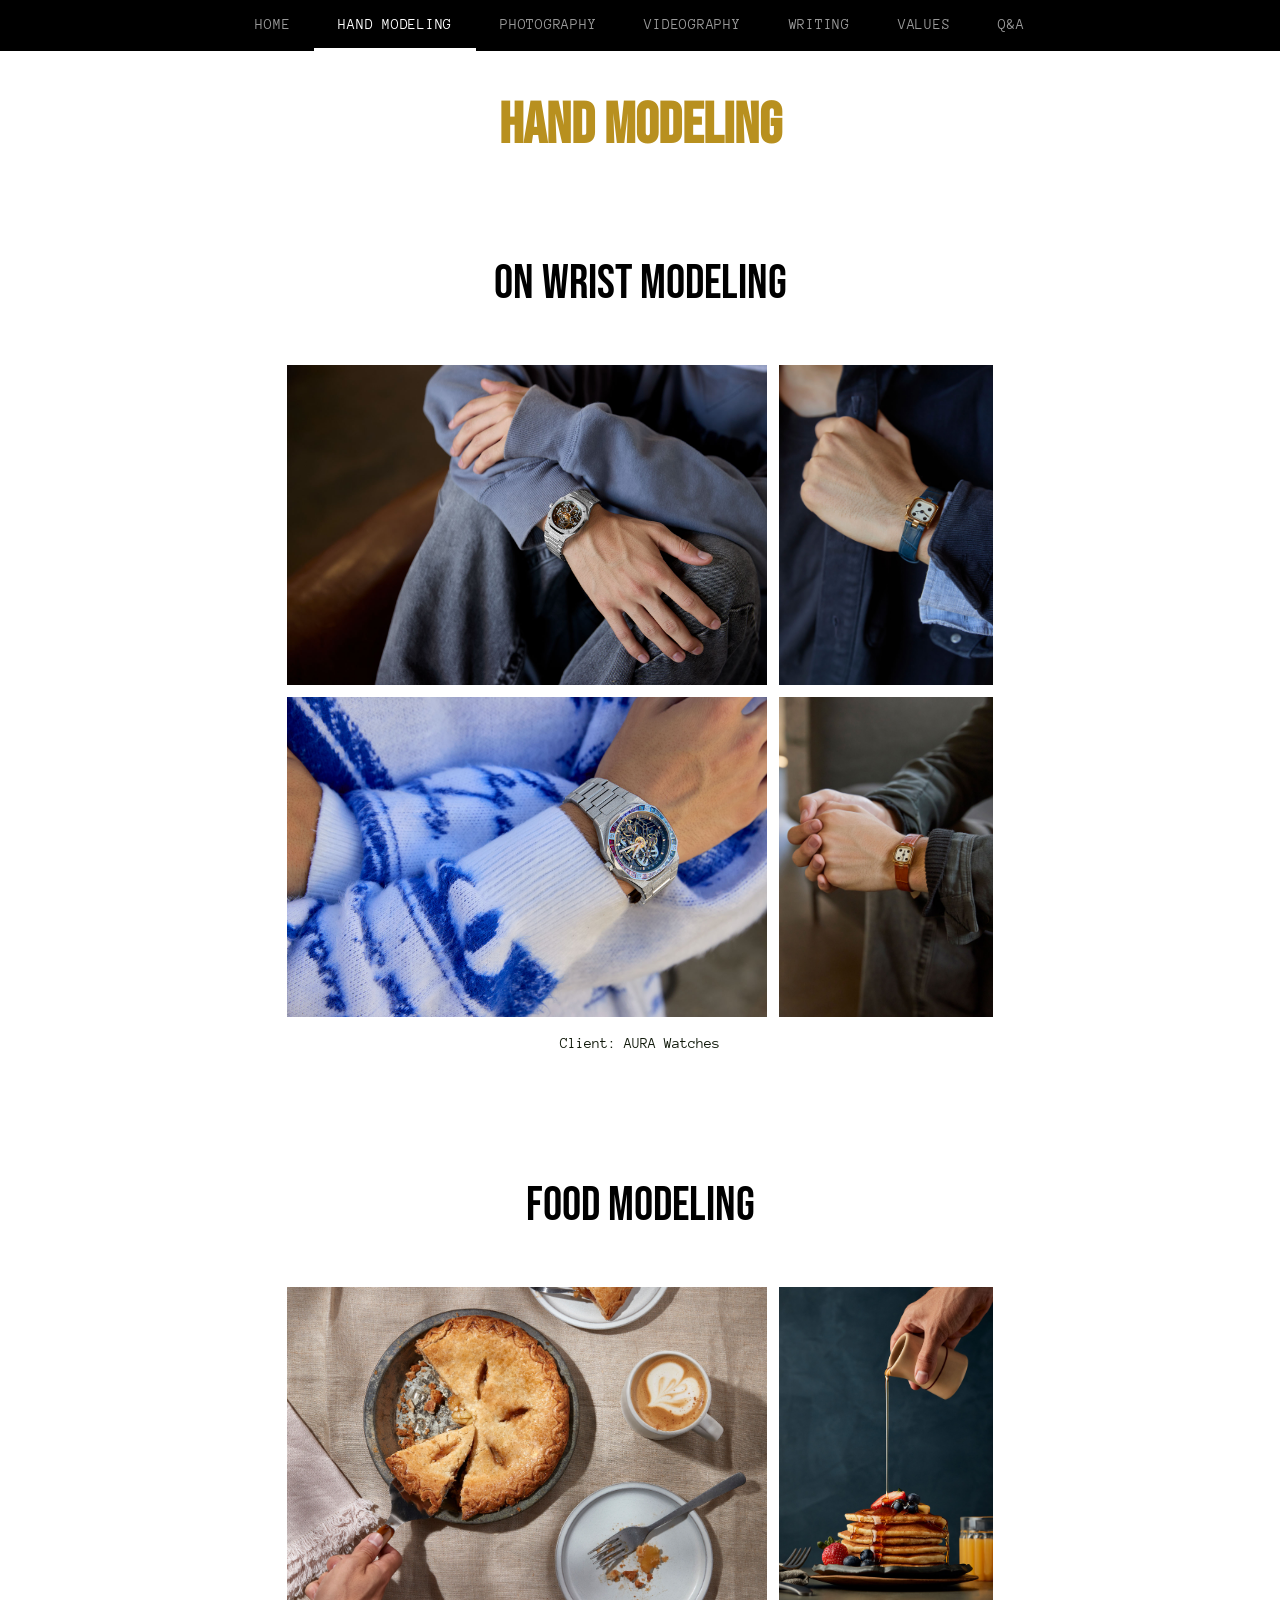
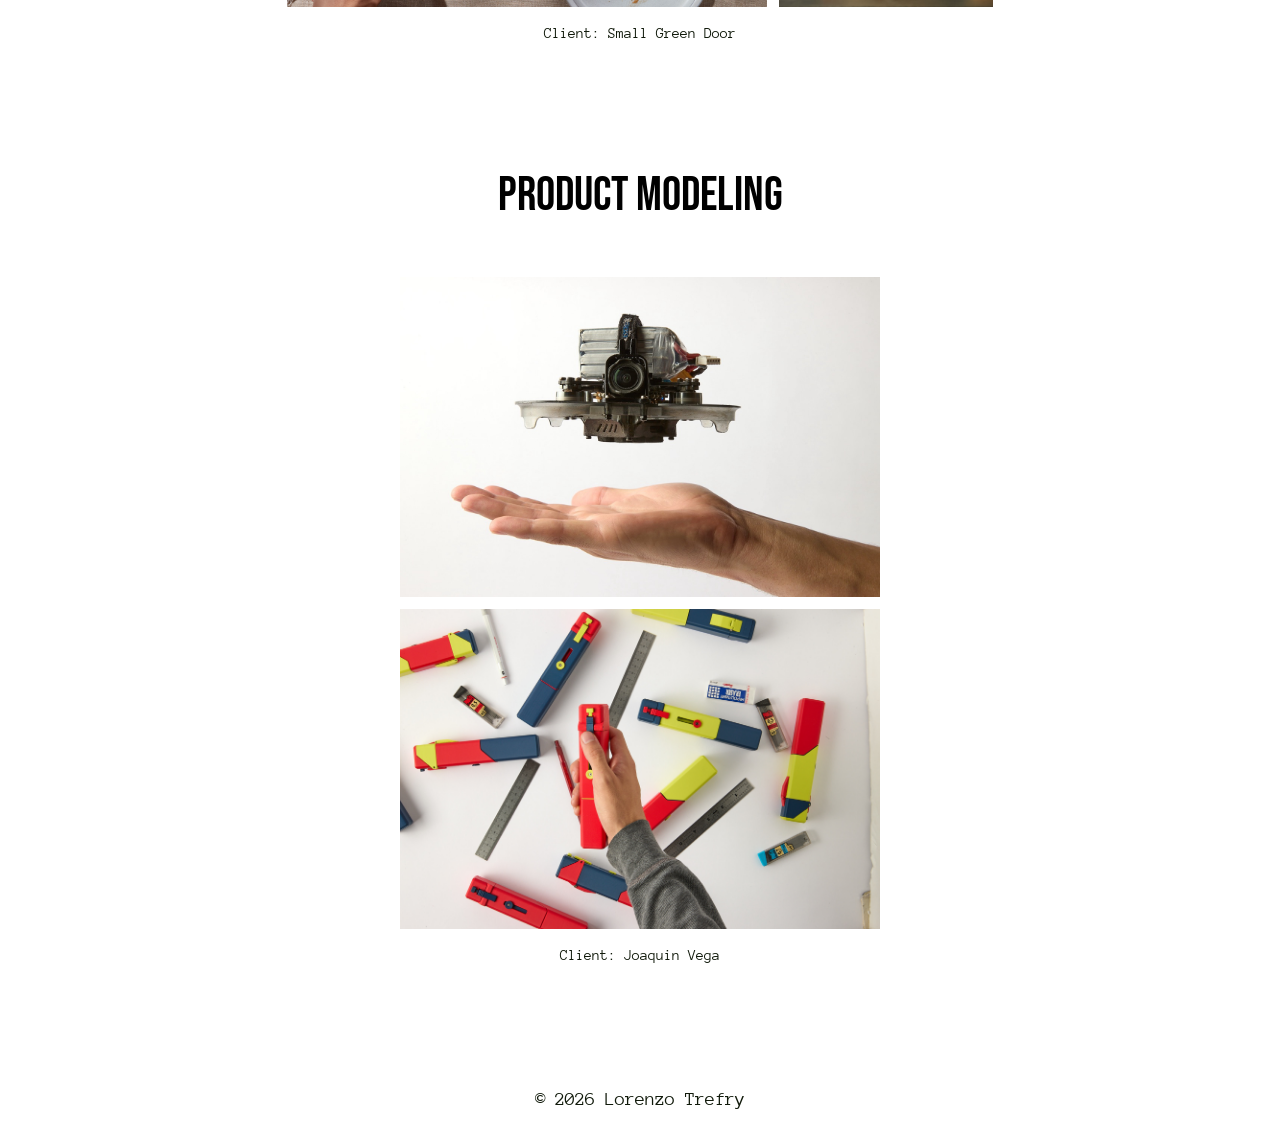
==== commit b0c88386: "Add Videography page with Small Green Door reel showcase Co-Authored-By: Claude Sonnet 5 <noreply@an" ====
--- a/hand-modeling.html
+++ b/hand-modeling.html
@@ -15,6 +15,7 @@
     <a href="index.html">Home</a>
     <a href="hand-modeling.html" class="active">Hand Modeling</a>
     <a href="photography.html">Photography</a>
+    <a href="videography.html">Videography</a>
     <a href="writing.html">Writing</a>
     <a href="values.html">Values</a>
     <a href="qa.html">Q&amp;A</a>
--- a/style.css
+++ b/style.css
@@ -571,6 +571,66 @@
 
 .content-container.wide {
   max-width: 1100px;
+}
+
+/* ---------- Video grid ---------- */
+
+.video-grid-section {
+  padding-bottom: 2.5rem;
+}
+
+.video-grid {
+  display: flex;
+  flex-wrap: wrap;
+  justify-content: center;
+  gap: 16px;
+}
+
+.video-tile {
+  position: relative;
+  display: block;
+  width: 190px;
+  aspect-ratio: 3 / 4;
+  background: #111;
+  border-radius: 6px;
+  overflow: hidden;
+}
+
+.video-tile img {
+  width: 100%;
+  height: 100%;
+  object-fit: contain;
+  display: block;
+}
+
+.video-tile:hover {
+  opacity: 0.85;
+}
+
+.video-tile .play-icon {
+  position: absolute;
+  top: 50%;
+  left: 50%;
+  width: 54px;
+  height: 54px;
+  transform: translate(-50%, -50%);
+  border-radius: 50%;
+  background: rgba(255, 255, 255, 0.15);
+}
+
+.video-tile .play-icon::after {
+  content: "";
+  position: absolute;
+  top: 50%;
+  left: 54%;
+  transform: translate(-50%, -50%);
+  border-style: solid;
+  border-width: 11px 0 11px 18px;
+  border-color: transparent transparent transparent #b8901f;
+}
+
+@media (max-width: 767px) {
+  .video-tile { width: 42%; }
 }
 
 @media (max-width: 767px) {
